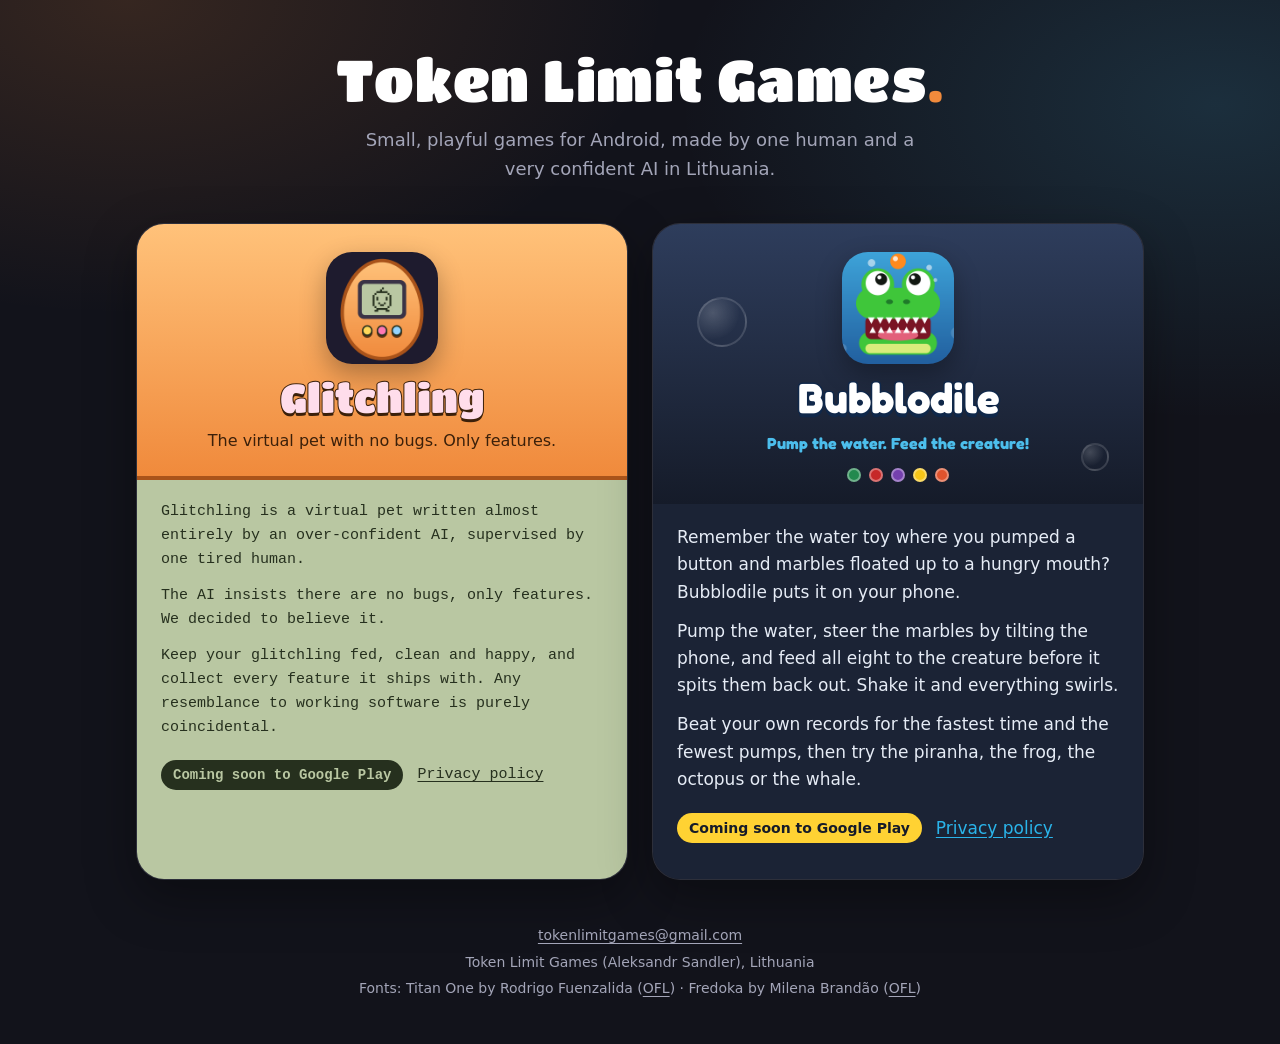
==== index.html @ 1422158d "Add files via upload" ====
<!doctype html>
<html lang="en">
<head>
  <meta charset="utf-8">
  <meta name="viewport" content="width=device-width, initial-scale=1">
  <title>Token Limit Games</title>
  <meta name="description" content="Token Limit Games makes small, playful Android games: Glitchling, a virtual pet written almost entirely by an over-confident AI, and Bubblodile, the classic water toy on your phone.">
  <meta name="theme-color" content="#12131b">
  <link rel="icon" href="bubblodile/icon.png">
  <link rel="stylesheet" href="home.css">
</head>
<body>
  <main class="page">
    <header class="studio">
      <h1 class="wordmark">Token Limit Games<span class="dot">.</span></h1>
      <p class="tagline">Small, playful games for Android, made by one human and a very confident AI in Lithuania.</p>
    </header>

    <section class="games">
      <article class="game glitchling">
        <div class="cover">
          <img class="icon" src="glitchling/icon.png" alt="The Glitchling egg icon">
          <h2>Glitchling</h2>
          <p class="pitch">The virtual pet with no bugs. Only features.</p>
        </div>
        <div class="body">
          <p>Glitchling is a virtual pet written almost entirely by an over-confident AI, supervised by one tired human.</p>
          <p>The AI insists there are no bugs, only features. We decided to believe it.</p>
          <p>Keep your glitchling fed, clean and happy, and collect every feature it ships with. Any resemblance to working software is purely coincidental.</p>
          <p class="links"><span class="badge">Coming soon to Google Play</span> <a href="glitchling/privacy.html">Privacy policy</a></p>
        </div>
      </article>

      <article class="game bubblodile">
        <div class="cover">
          <img class="icon" src="bubblodile/icon.png" alt="The Bubblodile icon: a grinning green creature in water">
          <h2>Bubblodile</h2>
          <p class="pitch">Pump the water. Feed the creature!</p>
          <div class="toys" aria-hidden="true">
            <span style="background:#23894e"></span><span style="background:#c62828"></span><span style="background:#7440ae"></span><span style="background:#f5c518"></span><span style="background:#e0532d"></span>
          </div>
        </div>
        <div class="body">
          <p>Remember the water toy where you pumped a button and marbles floated up to a hungry mouth? Bubblodile puts it on your phone.</p>
          <p>Pump the water, steer the marbles by tilting the phone, and feed all eight to the creature before it spits them back out. Shake it and everything swirls.</p>
          <p>Beat your own records for the fastest time and the fewest pumps, then try the piranha, the frog, the octopus or the whale.</p>
          <p class="links"><span class="badge">Coming soon to Google Play</span> <a href="bubblodile/privacy.html">Privacy policy</a></p>
        </div>
      </article>
    </section>

    <footer>
      <p><a href="mailto:tokenlimitgames@gmail.com">tokenlimitgames@gmail.com</a></p>
      <p>Token Limit Games (Aleksandr Sandler), Lithuania</p>
      <p>Fonts: Titan One by Rodrigo Fuenzalida (<a href="fonts/TitanOne-OFL.txt">OFL</a>) · Fredoka by Milena Brandão (<a href="bubblodile/Fredoka-OFL.txt">OFL</a>)</p>
    </footer>
  </main>
</body>
</html>
---- home.css ----
/* Token Limit Games home page: a neutral studio frame, each game card in its own game's style.
   Fonts are self-hosted (no requests to third parties). Glitchling's privacy page keeps style.css. */
@font-face {
  font-family: "Titan One";
  src: url("fonts/TitanOne.ttf") format("truetype");
  font-display: swap;
}

@font-face {
  font-family: "Fredoka";
  src: url("bubblodile/fredoka-bold.ttf") format("truetype");
  font-weight: 700;
  font-display: swap;
}

:root {
  --bg: #12131b;
  --panel: #1b1d29;
  --edge: rgba(255, 255, 255, 0.08);
  --text: #e9e9f1;
  --muted: #a3a5b8;
  --link: #9fd3ff;
}

* { box-sizing: border-box; }

html { background: var(--bg); }

body {
  margin: 0;
  min-height: 100vh;
  color: var(--text);
  background:
    radial-gradient(60vw 50vh at 10% 0%, rgba(240, 138, 60, 0.16), transparent 70%),
    radial-gradient(60vw 50vh at 95% 10%, rgba(76, 190, 236, 0.16), transparent 70%),
    var(--bg);
  font: 17px/1.6 system-ui, -apple-system, "Segoe UI", Roboto, "Helvetica Neue", Arial, sans-serif;
  overflow-wrap: anywhere;
}

.page { max-width: 1040px; margin: 0 auto; padding: 48px 16px 40px; }

/* Studio header */
.studio { text-align: center; margin-bottom: 40px; }

.wordmark {
  margin: 0;
  font-family: "Titan One", system-ui, sans-serif;
  font-weight: normal;
  font-size: clamp(34px, 7vw, 58px);
  line-height: 1.1;
  letter-spacing: 0.01em;
  color: #fff;
}

.wordmark .dot { color: #f08a3c; }
.wordmark .dot2 { color: #4cbeec; }

.tagline {
  max-width: 560px;
  margin: 14px auto 0;
  color: var(--muted);
  font-size: 18px;
}

/* Game cards */
.games {
  display: grid;
  grid-template-columns: repeat(auto-fit, minmax(300px, 1fr));
  gap: 24px;
}

.game {
  display: flex;
  flex-direction: column;
  border-radius: 28px;
  overflow: hidden;
  border: 1px solid var(--edge);
  background: var(--panel);
  box-shadow: 0 18px 50px rgba(0, 0, 0, 0.35);
}

.game .cover {
  position: relative;
  padding: 28px 24px 22px;
  text-align: center;
  overflow: hidden;
}

.game .icon {
  display: block;
  width: 112px;
  height: 112px;
  margin: 0 auto 10px;
  border-radius: 26px;
  box-shadow: 0 10px 26px rgba(0, 0, 0, 0.3);
  position: relative;
}

.game h2 { margin: 0; font-weight: normal; line-height: 1.15; position: relative; }

.game .pitch {
  margin: 8px 0 0;
  font-size: 16px;
  position: relative;
}

.game .body {
  flex: 1;
  display: flex;
  flex-direction: column;
  padding: 20px 24px 24px;
}

.game .body p { margin: 0 0 12px; }

.game .links {
  margin-top: auto;
  padding-top: 8px;
  display: flex;
  flex-wrap: wrap;
  align-items: center;
  gap: 10px 14px;
}

.badge {
  display: inline-block;
  font-size: 14px;
  font-weight: 600;
  border-radius: 999px;
  padding: 4px 12px;
}

/* Glitchling: the orange egg device and its LCD screen. */
.glitchling .cover { background: linear-gradient(#ffc27a, #f08a3c); border-bottom: 4px solid #a9531a; }

.glitchling h2 {
  font-family: "Titan One", system-ui, sans-serif;
  font-size: 40px;
  color: #ffddeb;
  -webkit-text-stroke: 2px #3b200a;
  paint-order: stroke fill;
  text-shadow: 0 3px 0 #3b200a;
}

.glitchling .pitch { color: #3b200a; }

.glitchling .body {
  background: #b9c7a2;
  color: #26301e;
  font-family: ui-monospace, "SFMono-Regular", Menlo, Consolas, "Liberation Mono", monospace;
  font-size: 15px;
}

.glitchling .body a { color: #26301e; }
.glitchling .badge { background: #26301e; color: #b9c7a2; }

/* Bubblodile: navy water, bubbles, toy colours, Fredoka. */
.bubblodile .cover { background: linear-gradient(#2e3d5c, #151b29); }

.bubblodile .cover::before,
.bubblodile .cover::after {
  content: "";
  position: absolute;
  border-radius: 50%;
  border: 2px solid rgba(255, 255, 255, 0.14);
  background: radial-gradient(circle at 30% 30%, rgba(255, 255, 255, 0.18), transparent 60%);
}

.bubblodile .cover::before { width: 46px; height: 46px; left: 9%; top: 26%; }
.bubblodile .cover::after { width: 24px; height: 24px; right: 7%; bottom: 12%; }

.bubblodile h2 {
  font-family: "Fredoka", system-ui, sans-serif;
  font-weight: 700;
  font-size: 42px;
  color: #fff;
  -webkit-text-stroke: 3px #10284a;
  paint-order: stroke fill;
  text-shadow: 0 4px 0 #10284a;
}

.bubblodile .pitch { color: #4cbeec; font-family: "Fredoka", system-ui, sans-serif; font-weight: 700; }

.toys { display: flex; justify-content: center; gap: 8px; margin-top: 12px; position: relative; }

.toys span {
  width: 14px;
  height: 14px;
  border-radius: 50%;
  border: 2px solid rgba(255, 255, 255, 0.35);
}

.bubblodile .body { background: #1b2335; color: #e6ecf6; }
.bubblodile .body a { color: #2ab4ea; }
.bubblodile .badge { background: #ffd233; color: #151b29; }

a { color: var(--link); text-underline-offset: 3px; }

footer {
  margin-top: 44px;
  text-align: center;
  font-size: 14px;
  color: var(--muted);
}

footer p { margin: 4px 0; }
footer a { color: var(--muted); }
footer a:hover { color: var(--text); }

@media (max-width: 520px) {
  body { font-size: 16px; }
  .page { padding-top: 32px; }
  .studio { margin-bottom: 28px; }
  .game { border-radius: 22px; }
  .game .cover, .game .body { padding-left: 18px; padding-right: 18px; }
}
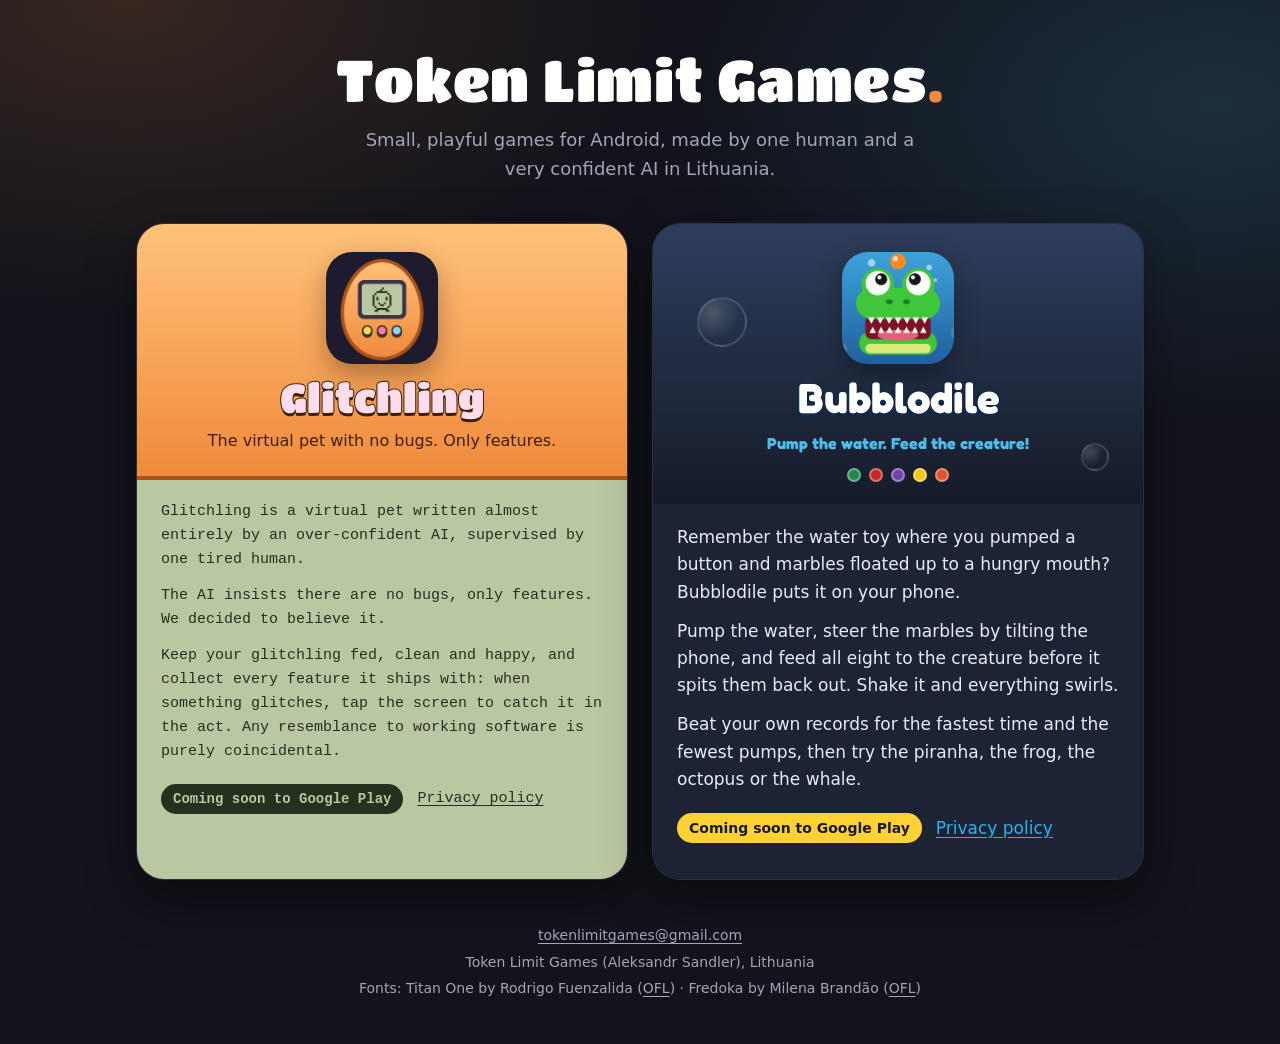
==== commit 67eb7a93: "Update index.html Glitchling: tap to catch" ====
--- a/index.html
+++ b/index.html
@@ -26,7 +26,7 @@
         <div class="body">
           <p>Glitchling is a virtual pet written almost entirely by an over-confident AI, supervised by one tired human.</p>
           <p>The AI insists there are no bugs, only features. We decided to believe it.</p>
-          <p>Keep your glitchling fed, clean and happy, and collect every feature it ships with. Any resemblance to working software is purely coincidental.</p>
+          <p>Keep your glitchling fed, clean and happy, and collect every feature it ships with: when something glitches, tap the screen to catch it in the act. Any resemblance to working software is purely coincidental.</p>
           <p class="links"><span class="badge">Coming soon to Google Play</span> <a href="glitchling/privacy.html">Privacy policy</a></p>
         </div>
       </article>
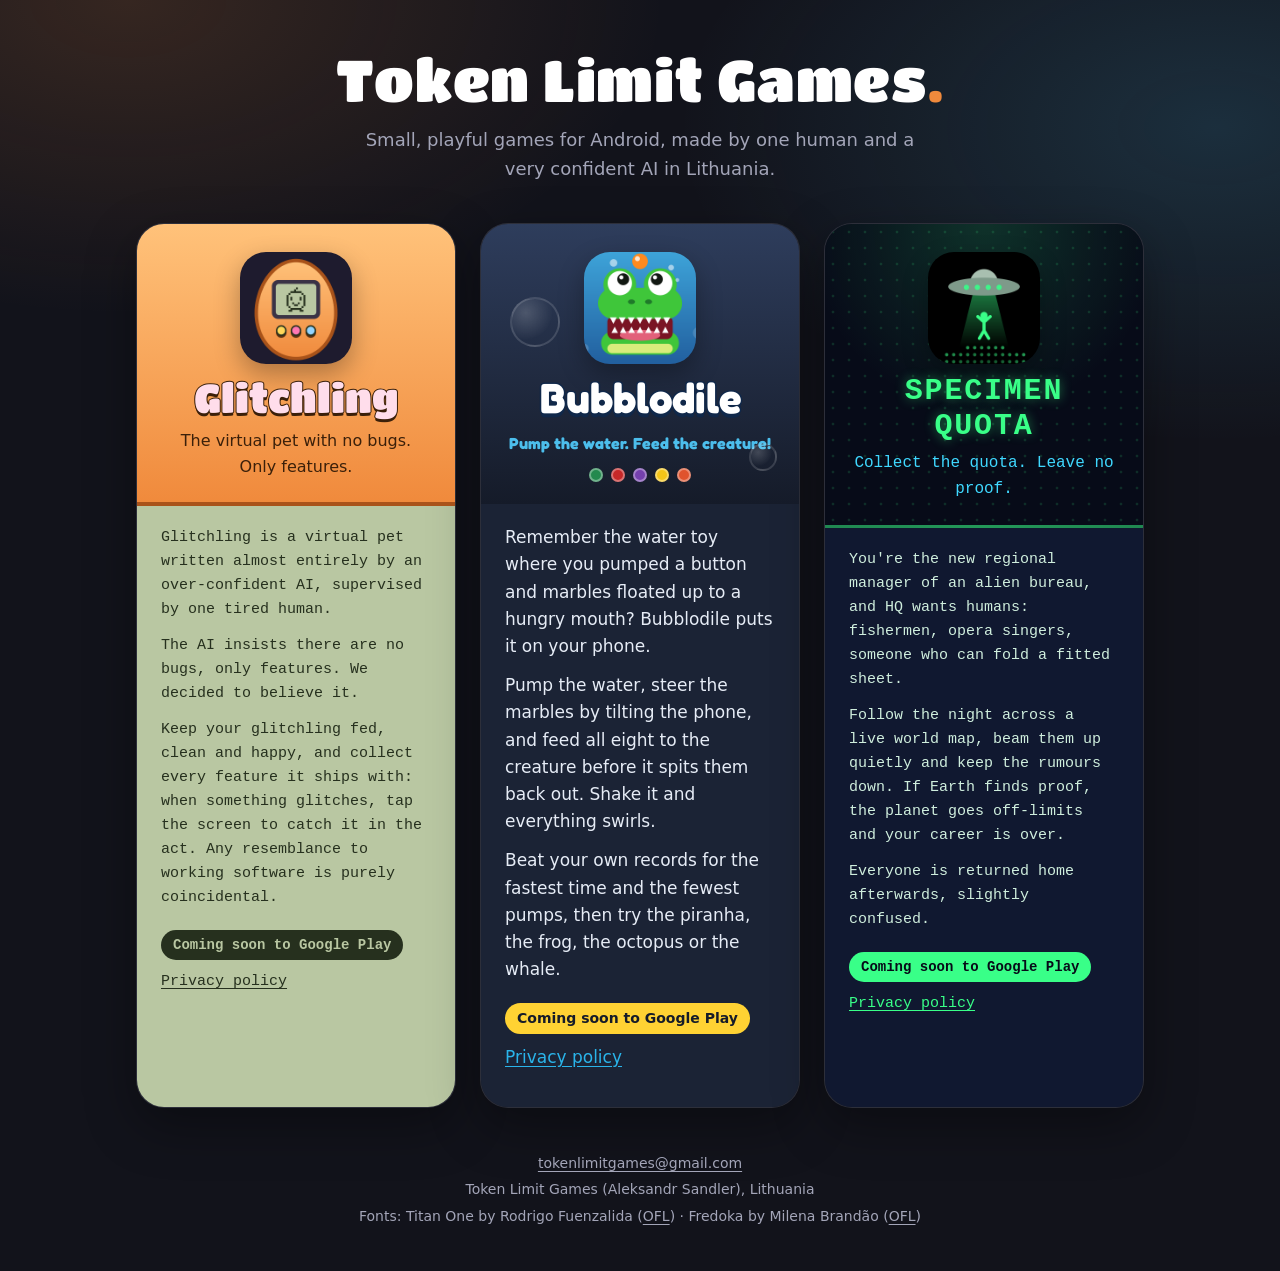
==== commit 19583a56: "Add files via upload" ====
--- a/index.html
+++ b/index.html
@@ -4,7 +4,7 @@
   <meta charset="utf-8">
   <meta name="viewport" content="width=device-width, initial-scale=1">
   <title>Token Limit Games</title>
-  <meta name="description" content="Token Limit Games makes small, playful Android games: Glitchling, a virtual pet written almost entirely by an over-confident AI, and Bubblodile, the classic water toy on your phone.">
+  <meta name="description" content="Token Limit Games makes small, playful Android games: Glitchling, a virtual pet written almost entirely by an over-confident AI, Bubblodile, the classic water toy on your phone, and Specimen Quota, a comedy strategy game about very polite alien abductions.">
   <meta name="theme-color" content="#12131b">
   <link rel="icon" href="bubblodile/icon.png">
   <link rel="stylesheet" href="home.css">
@@ -47,6 +47,20 @@
           <p class="links"><span class="badge">Coming soon to Google Play</span> <a href="bubblodile/privacy.html">Privacy policy</a></p>
         </div>
       </article>
+
+      <article class="game specimenquota">
+        <div class="cover">
+          <img class="icon" src="specimenquota/icon.png" alt="The Specimen Quota icon: a flying saucer beaming up a person over a dotted world map">
+          <h2>SPECIMEN QUOTA</h2>
+          <p class="pitch">Collect the quota. Leave no proof.</p>
+        </div>
+        <div class="body">
+          <p>You're the new regional manager of an alien bureau, and HQ wants humans: fishermen, opera singers, someone who can fold a fitted sheet.</p>
+          <p>Follow the night across a live world map, beam them up quietly and keep the rumours down. If Earth finds proof, the planet goes off-limits and your career is over.</p>
+          <p>Everyone is returned home afterwards, slightly confused.</p>
+          <p class="links"><span class="badge">Coming soon to Google Play</span> <a href="specimenquota/privacy.html">Privacy policy</a></p>
+        </div>
+      </article>
     </section>
 
     <footer>
--- a/home.css
+++ b/home.css
@@ -195,6 +195,36 @@
 .bubblodile .body a { color: #2ab4ea; }
 .bubblodile .badge { background: #ffd233; color: #151b29; }
 
+/* Specimen Quota: the game's console, near-black navy, phosphor green, a dotted map. */
+.specimenquota .cover {
+  background:
+    radial-gradient(rgba(57, 255, 136, 0.14) 1.5px, transparent 1.6px) 0 0 / 16px 16px,
+    radial-gradient(80% 90% at 50% 0%, rgba(57, 255, 136, 0.16), transparent 70%),
+    #070b18;
+  border-bottom: 3px solid rgba(57, 255, 136, 0.5);
+}
+
+.specimenquota h2 {
+  font-family: ui-monospace, "SFMono-Regular", Menlo, Consolas, "Liberation Mono", monospace;
+  font-weight: 700;
+  font-size: 30px;
+  letter-spacing: 0.06em;
+  color: #39ff88;
+  text-shadow: 0 0 12px rgba(57, 255, 136, 0.45);
+}
+
+.specimenquota .pitch { color: #3fd8ff; font-family: ui-monospace, "SFMono-Regular", Menlo, Consolas, monospace; }
+
+.specimenquota .body {
+  background: #101830;
+  color: #cfeedd;
+  font-family: ui-monospace, "SFMono-Regular", Menlo, Consolas, "Liberation Mono", monospace;
+  font-size: 15px;
+}
+
+.specimenquota .body a { color: #39ff88; }
+.specimenquota .badge { background: #39ff88; color: #070b18; }
+
 a { color: var(--link); text-underline-offset: 3px; }
 
 footer {
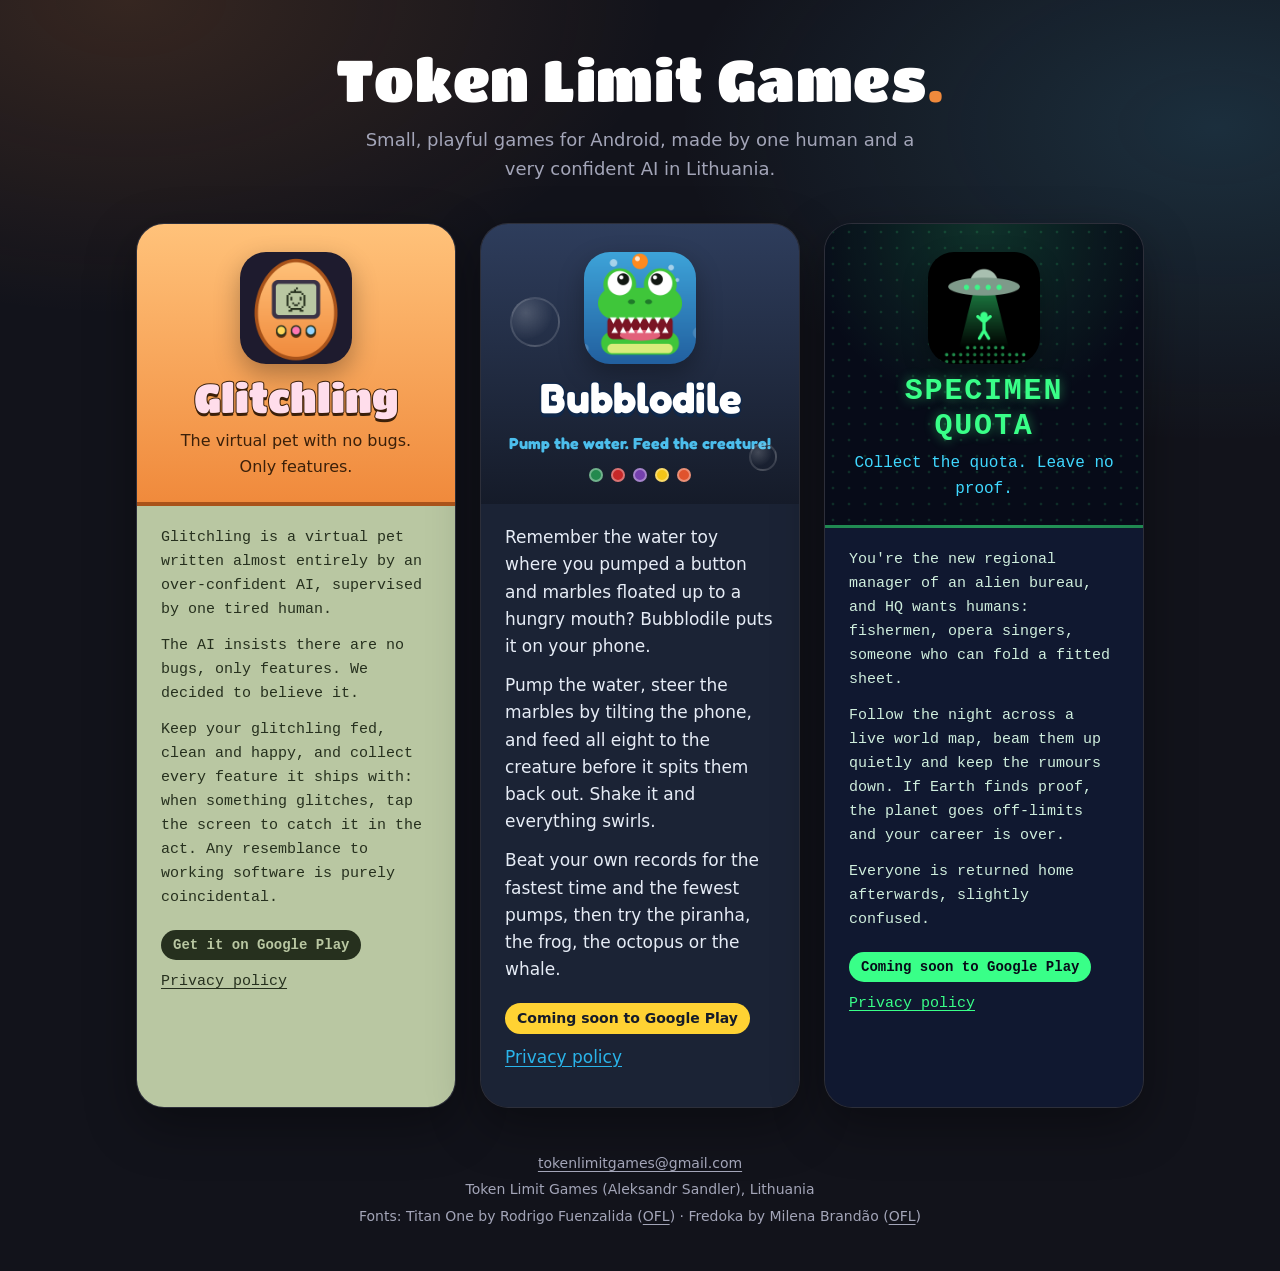
==== commit 696e92cf: "Add files via upload" ====
--- a/index.html
+++ b/index.html
@@ -27,7 +27,7 @@
           <p>Glitchling is a virtual pet written almost entirely by an over-confident AI, supervised by one tired human.</p>
           <p>The AI insists there are no bugs, only features. We decided to believe it.</p>
           <p>Keep your glitchling fed, clean and happy, and collect every feature it ships with: when something glitches, tap the screen to catch it in the act. Any resemblance to working software is purely coincidental.</p>
-          <p class="links"><span class="badge">Coming soon to Google Play</span> <a href="glitchling/privacy.html">Privacy policy</a></p>
+          <p class="links"><a class="badge" href="https://play.google.com/store/apps/details?id=com.tokenlimitgames.glitchling">Get it on Google Play</a> <a href="glitchling/privacy.html">Privacy policy</a></p>
         </div>
       </article>
 
--- a/home.css
+++ b/home.css
@@ -154,6 +154,7 @@
 
 .glitchling .body a { color: #26301e; }
 .glitchling .badge { background: #26301e; color: #b9c7a2; }
+.glitchling .body a.badge { color: #b9c7a2; text-decoration: none; }
 
 /* Bubblodile: navy water, bubbles, toy colours, Fredoka. */
 .bubblodile .cover { background: linear-gradient(#2e3d5c, #151b29); }
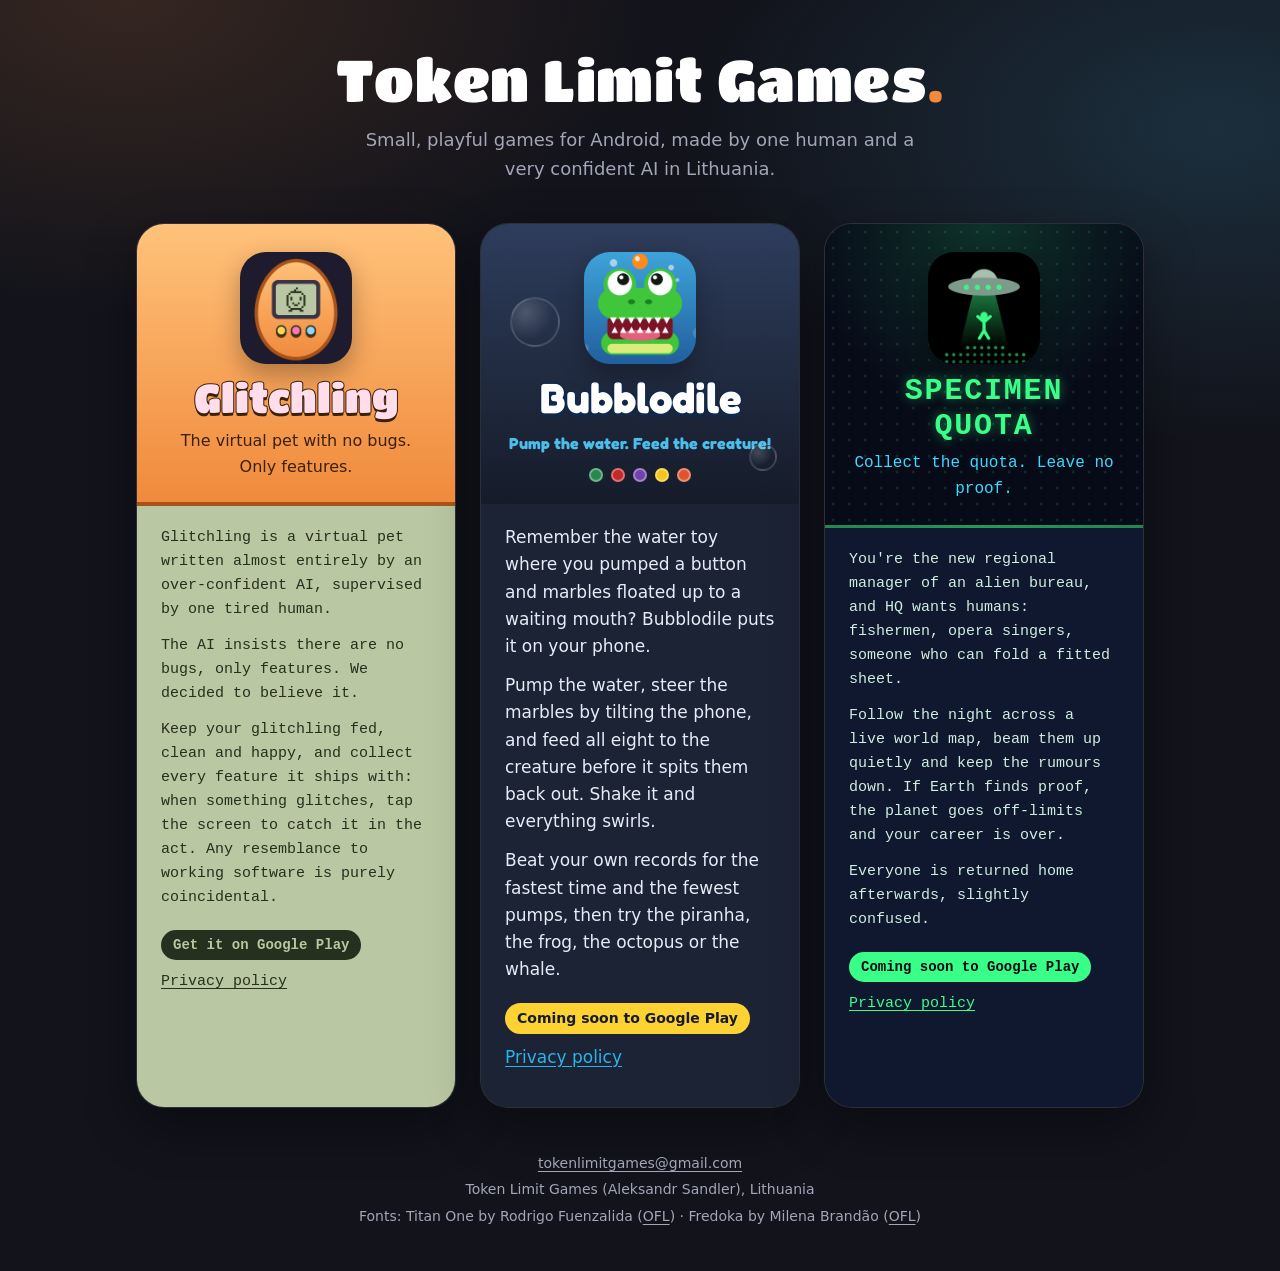
==== commit 5031afe9: "Add files via upload" ====
--- a/index.html
+++ b/index.html
@@ -27,7 +27,7 @@
           <p>Glitchling is a virtual pet written almost entirely by an over-confident AI, supervised by one tired human.</p>
           <p>The AI insists there are no bugs, only features. We decided to believe it.</p>
           <p>Keep your glitchling fed, clean and happy, and collect every feature it ships with: when something glitches, tap the screen to catch it in the act. Any resemblance to working software is purely coincidental.</p>
-          <p class="links"><a class="badge" href="https://play.google.com/store/apps/details?id=com.tokenlimitgames.glitchling">Get it on Google Play</a> <a href="glitchling/privacy.html">Privacy policy</a></p>
+          <p class="links"><a class="badge" href="https://play.google.com/store/apps/details?id=com.tokenlimitgames.glitchling&amp;referrer=utm_source%3Dtokenlimitgames%26utm_medium%3Dwebsite">Get it on Google Play</a> <a href="glitchling/privacy.html">Privacy policy</a></p>
         </div>
       </article>
 
@@ -41,7 +41,7 @@
           </div>
         </div>
         <div class="body">
-          <p>Remember the water toy where you pumped a button and marbles floated up to a hungry mouth? Bubblodile puts it on your phone.</p>
+          <p>Remember the water toy where you pumped a button and marbles floated up to a waiting mouth? Bubblodile puts it on your phone.</p>
           <p>Pump the water, steer the marbles by tilting the phone, and feed all eight to the creature before it spits them back out. Shake it and everything swirls.</p>
           <p>Beat your own records for the fastest time and the fewest pumps, then try the piranha, the frog, the octopus or the whale.</p>
           <p class="links"><span class="badge">Coming soon to Google Play</span> <a href="bubblodile/privacy.html">Privacy policy</a></p>
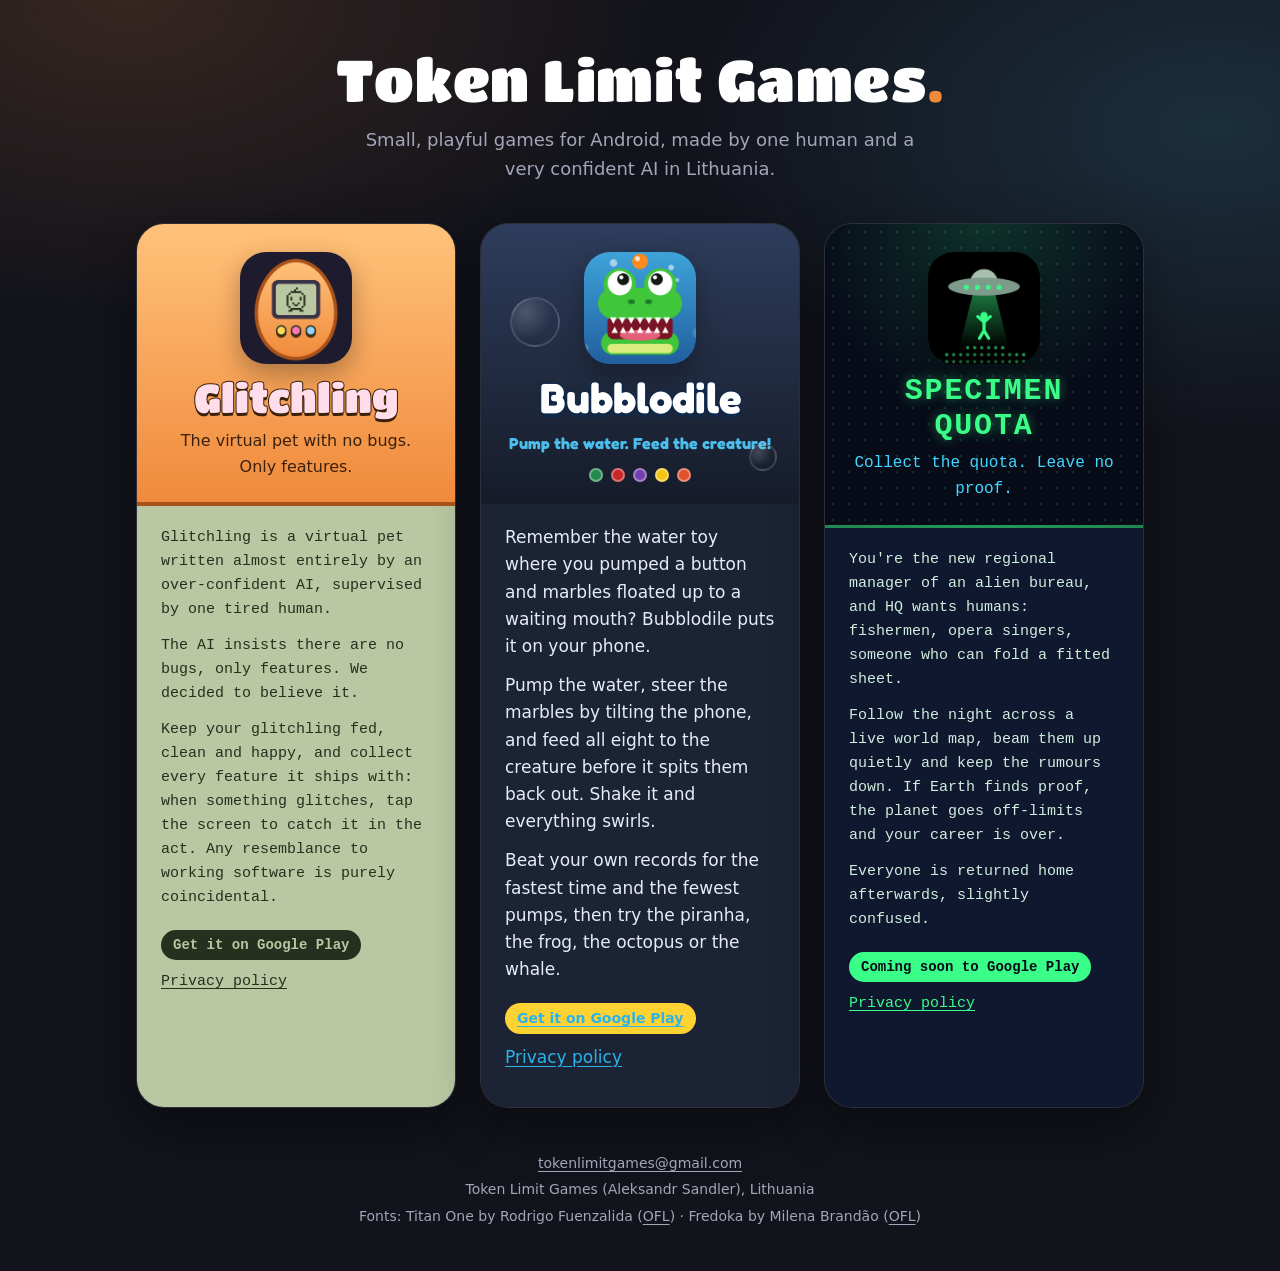
==== commit cd5893bd: "Add files via upload" ====
--- a/index.html
+++ b/index.html
@@ -44,7 +44,7 @@
           <p>Remember the water toy where you pumped a button and marbles floated up to a waiting mouth? Bubblodile puts it on your phone.</p>
           <p>Pump the water, steer the marbles by tilting the phone, and feed all eight to the creature before it spits them back out. Shake it and everything swirls.</p>
           <p>Beat your own records for the fastest time and the fewest pumps, then try the piranha, the frog, the octopus or the whale.</p>
-          <p class="links"><span class="badge">Coming soon to Google Play</span> <a href="bubblodile/privacy.html">Privacy policy</a></p>
+          <p class="links"><a class="badge" href="https://play.google.com/store/apps/details?id=com.tokenlimitgames.bubblodile&amp;referrer=utm_source%3Dtokenlimitgames%26utm_medium%3Dwebsite">Get it on Google Play</a> <a href="bubblodile/privacy.html">Privacy policy</a></p>
         </div>
       </article>
 
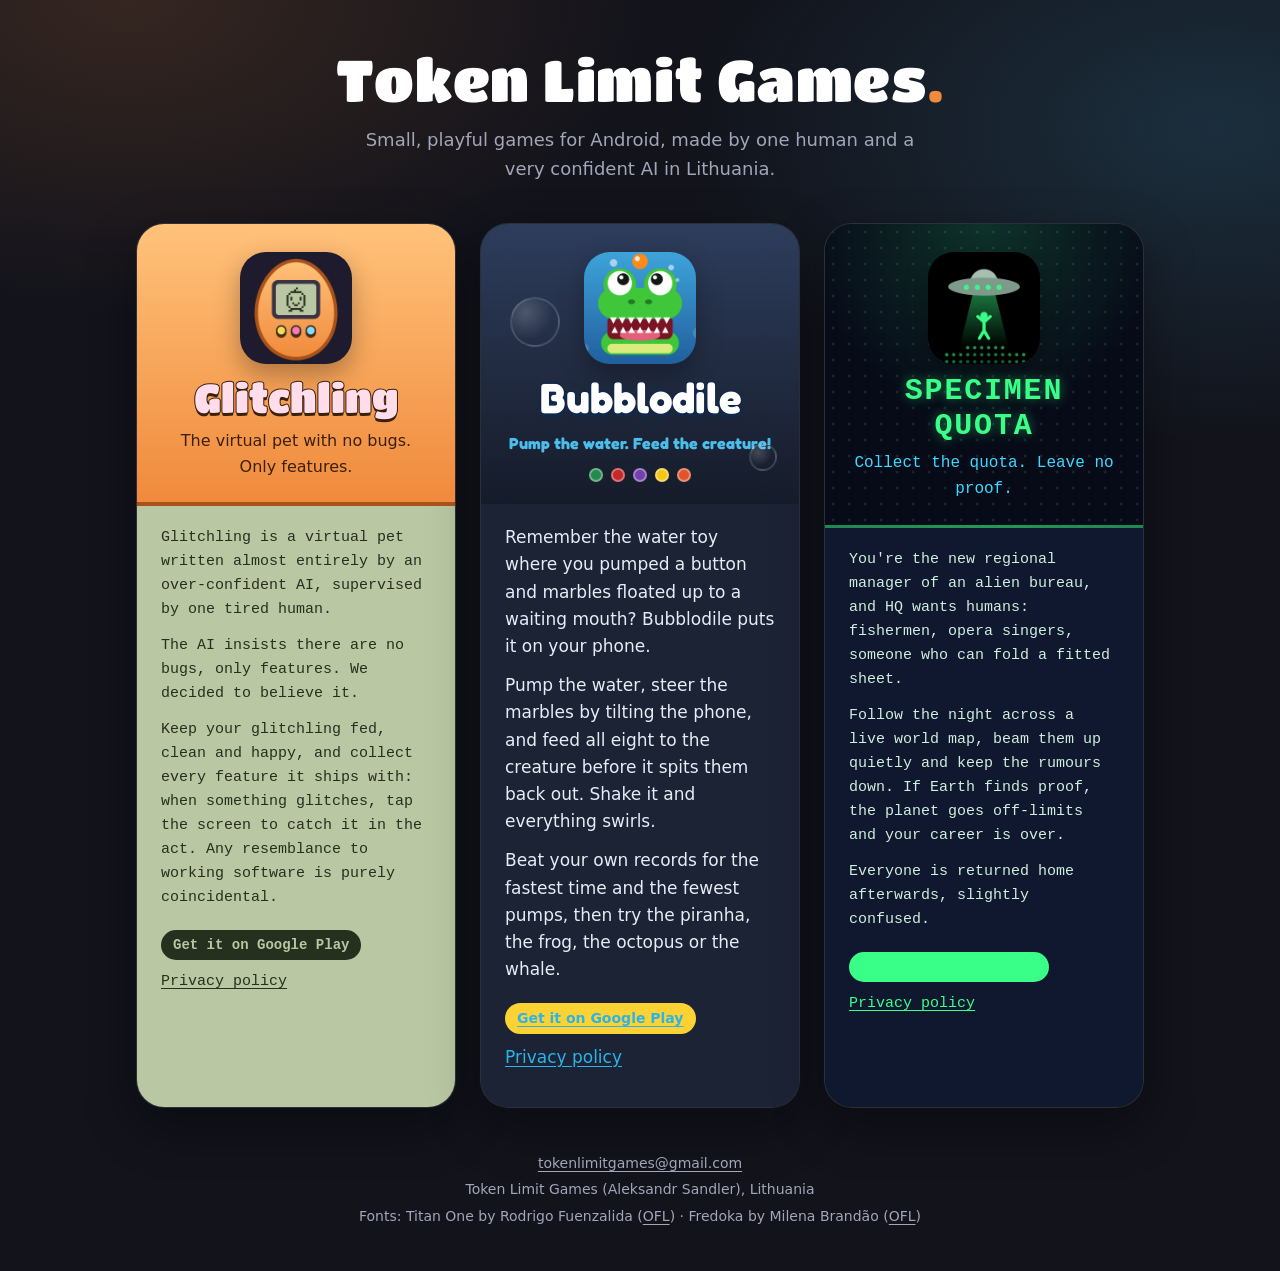
==== commit f5f4a6b4: "Add files via upload" ====
--- a/index.html
+++ b/index.html
@@ -58,7 +58,7 @@
           <p>You're the new regional manager of an alien bureau, and HQ wants humans: fishermen, opera singers, someone who can fold a fitted sheet.</p>
           <p>Follow the night across a live world map, beam them up quietly and keep the rumours down. If Earth finds proof, the planet goes off-limits and your career is over.</p>
           <p>Everyone is returned home afterwards, slightly confused.</p>
-          <p class="links"><span class="badge">Coming soon to Google Play</span> <a href="specimenquota/privacy.html">Privacy policy</a></p>
+          <p class="links"><a class="badge" href="https://play.google.com/store/apps/details?id=com.tokenlimitgames.specimenquota&amp;referrer=utm_source%3Dtokenlimitgames%26utm_medium%3Dwebsite">Get it on Google Play</a> <a href="specimenquota/privacy.html">Privacy policy</a></p>
         </div>
       </article>
     </section>
